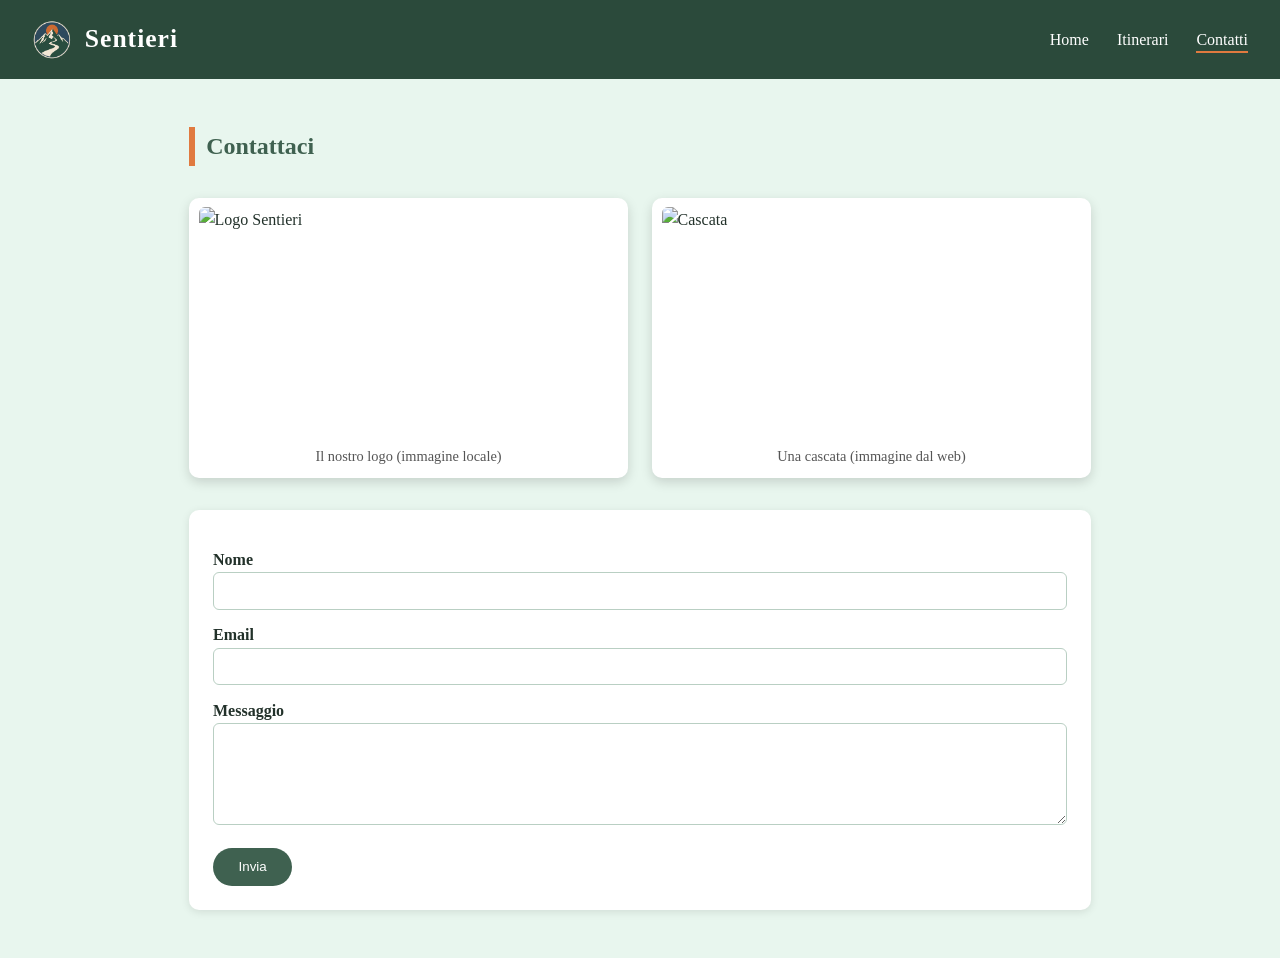
==== contatti.html @ 781a44e8 "Add files via upload" ====
<!DOCTYPE html>
<html lang="it">
<head>
  <meta charset="UTF-8">
  <title>Contatti | Sentieri</title>
  <link rel="stylesheet" href="style.css">
  <script type="text/javascript" id="cookiebanner" src="https://cdn.jsdelivr.net/gh/dobarkod/cookie-banner@1.2.2/dist/cookiebanner.min.js"></script>
  <script src="script.js"></script>
</head>
<body>
<header>
  <div class="logo-container">
    <img src="img/logo.png" alt="Logo Sentieri" class="logo-img" height="40" style="height: 40px; width: auto;">
    <h1>Sentieri </h1>
  </div>

  <nav>
    <a href="index.html" >Home</a>
    <a href="itinerari.html" >Itinerari</a>
    <a href="contatti.html" class="attivo">Contatti</a>
  </nav>
</header>
<main class="contenuto-principale">
<h2>Contattaci</h2>

<div class="galleria">
  <figure>
    <img src="img/logo.svg" alt="Logo Sentieri">
    <figcaption>Il nostro logo (immagine locale)</figcaption>
  </figure>
  <figure>
    <img src="https://picsum.photos/id/1039/600/400" alt="Cascata">
    <figcaption>Una cascata (immagine dal web)</figcaption>
  </figure>
</div>

<form onsubmit="event.preventDefault(); alert('Messaggio inviato (demo)!');">
  <label>Nome</label><input type="text" required>
  <label>Email</label><input type="email" required>
  <label>Messaggio</label><textarea rows="5" required></textarea>
  <!-- stile ridefinito con attributo style -->
  <button class="btn" type="submit" style="background:#3f6150;">Invia</button>
</form>
</main>
</body>
</html>
---- style.css ----
/* ==========================================
   Variabili globali e Reset
   ========================================== */
:root {
  --verde: #2b4a3b;
  --verde2: #3f6150;
  --chiaro: #e8f6ee;
  --accento: #e07a3f;
}

* {
  box-sizing: border-box;
}

body {
  margin: 0;
  font-family: Georgia, serif;
  color: #22312a;
  background: var(--chiaro);
  line-height: 1.6;
}


/* ==========================================
   Header e Navigazione
   ========================================== */
header {
  background: var(--verde);
  color: #fff;
  padding: 1.2rem 2rem;
  display: flex;
  justify-content: space-between;
  align-items: center;
}

.logo-container {
  display: flex;
  align-items: center;
  gap: 0.8rem;
}

/* Forziamo il PNG a rimanere piccolo */
.logo-img {
  height: 40px;
  width: auto;
  max-width: 150px; /* Evita che si allarghi troppo */
  object-fit: contain;
  display: block;
}

header h1 {
  margin: 0;
  font-size: 1.6rem;
  letter-spacing: 1px;
}


nav a {
  color: #fff;
  text-decoration: none;
  margin-left: 1.5rem;
  padding-bottom: 3px;
  border-bottom: 2px solid transparent;
  transition: .2s;
}

nav a:hover,
nav a.attivo {
  border-bottom-color: var(--accento);
}


/* ==========================================
   Layout Principale
   ========================================== */

h2 {
  color: var(--verde2);
  border-left: 6px solid var(--accento);
  padding-left: .7rem;
}


/* ==========================================
   Sezione Hero & Bottoni
   ========================================== */
.hero {
  /* Imposta l'altezza all'intero schermo visibile meno l'altezza dell'header */
  min-height: calc(100vh - 70px); 
  display: flex;
  flex-direction: column;
  justify-content: center;
  align-items: center;
  text-align: center;
  padding: 2rem 1.5rem;
  
  background-image: url('img/pexels-enginakyurt-10364444.jpg');
  background-size: cover;
  background-repeat: no-repeat;
  background-position: center;
}

.hero p {
  font-size: 1.25rem;
  max-width: 620px;
  margin: 0 auto 1.5rem;
  color: #fff;
  font-weight: bold;
}

/*BOTTONE 
---------------------*/
.btn {
  display: inline-block;
  background: var(--accento);
  color: #fff;
  padding: .7rem 1.6rem;
  border-radius: 30px;
  text-decoration: none;
  transition: .2s;
}

.btn:hover {
  background: #c4622b;
  transform: translateY(-2px);
}


/* ==========================================
   Galleria Immagini
   ========================================== */

.contenuto-principale {
  max-width: 950px;
  margin: 3rem auto;
  padding: 0 1.5rem;
}

.galleria {
  display: flex;
  gap: 1.5rem;
  margin: 2rem 0;
}

.galleria figure {
  flex: 1;
  margin: 0;
  background: #fff;
  padding: .6rem;
  border-radius: 10px;
  box-shadow: 0 4px 12px rgba(0, 0, 0, .15);
}

.galleria img {
  width: 100%;
  height: 230px;
  object-fit: cover;
  border-radius: 6px;
  display: block;
}

.galleria figcaption {
  text-align: center;
  font-size: .9rem;
  padding-top: .5rem;
  color: #555;
}


/* ==========================================
   Componente Card
   ========================================== */
.card {
  background: #fff;
  border-radius: 10px;
  padding: 1rem 1.5rem;
  margin-bottom: 1rem;
  box-shadow: 0 2px 8px rgba(0, 0, 0, .1);
}

.card h3 {
  margin: .2rem 0;
  color: var(--verde);
}


/* ==========================================
   Tabelle
   ========================================== */
table {
  width: 100%;
  border-collapse: collapse;
  background: #fff;
  border-radius: 10px;
  overflow: hidden;
  box-shadow: 0 2px 8px rgba(0, 0, 0, .1);
}

th {
  background: var(--verde2);
  color: #fff;
}

th, td {
  padding: .7rem 1rem;
  text-align: left;
}

tr:nth-child(even) td {
  background: #f3faf6;
}


/* ==========================================
   Form e Input
   ========================================== */
form {
  background: #fff;
  padding: 1.5rem;
  border-radius: 10px;
  box-shadow: 0 2px 8px rgba(0, 0, 0, .1);
}

label {
  display: block;
  margin-top: .8rem;
  font-weight: bold;
}

input, 
textarea {
  width: 100%;
  padding: .6rem;
  border: 1px solid #b9cfc3;
  border-radius: 6px;
  font-family: inherit;
}

form button {
  margin-top: 1rem;
  border: none;
  cursor: pointer;
}


/* ==========================================
   Footer
   ========================================== */
footer {
  text-align: center;
  padding: 1.5rem;
  background: var(--verde);
  color: #cfe3d7;
  margin-top: 3rem;
  font-size: .9rem;
}
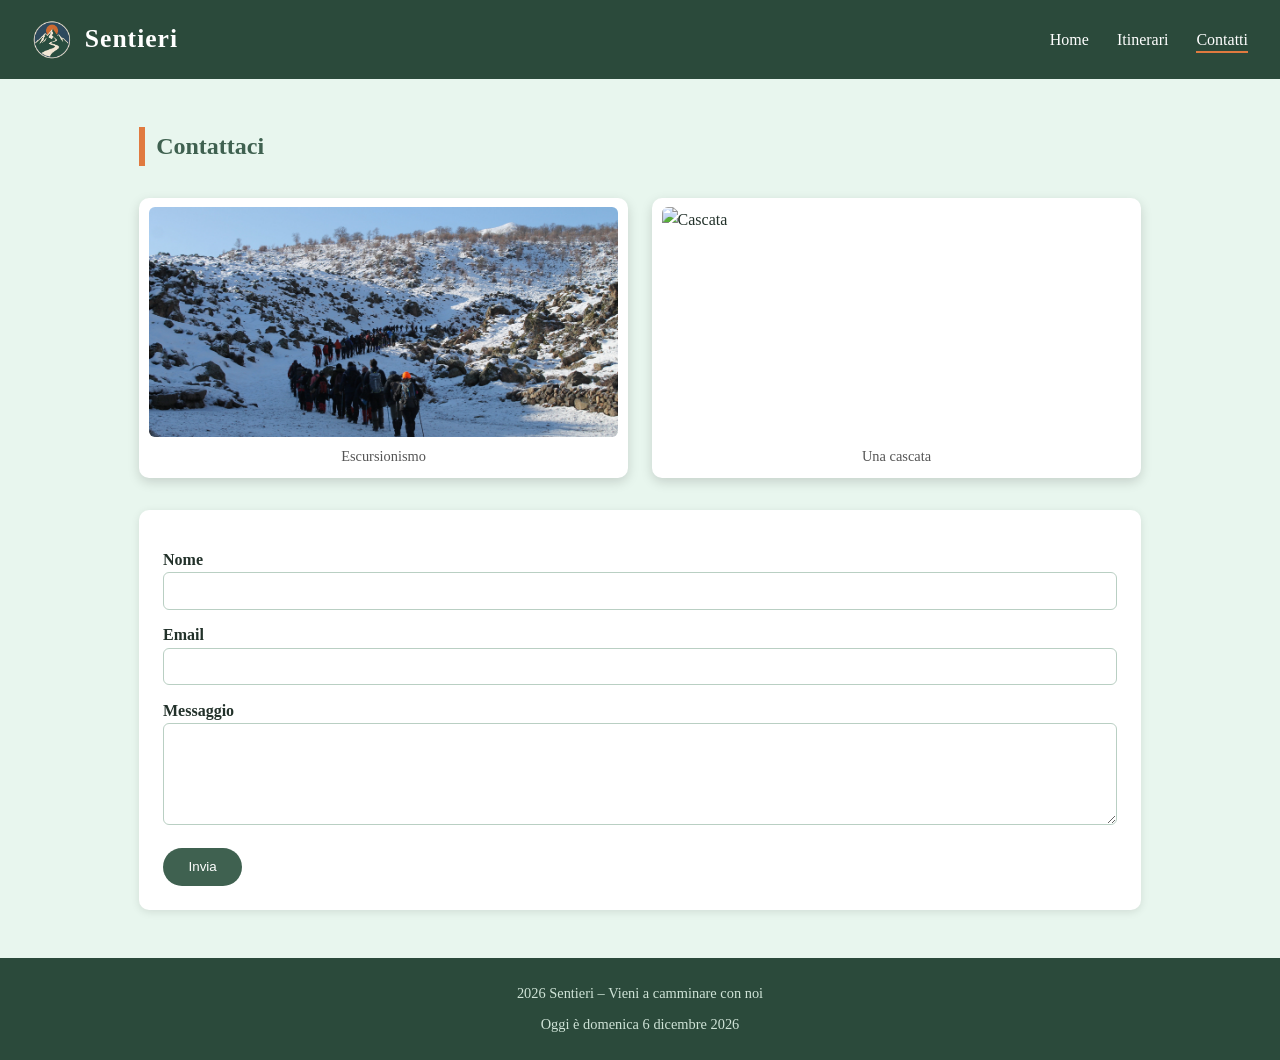
==== commit 8f1f7cae: "Add files via upload" ====
--- a/contatti.html
+++ b/contatti.html
@@ -10,7 +10,7 @@
 <body>
 <header>
   <div class="logo-container">
-    <img src="img/logo.png" alt="Logo Sentieri" class="logo-img" height="40" style="height: 40px; width: auto;">
+    <img src="img/logo.png" alt="Logo Sentieri" class="logo-img">
     <h1>Sentieri </h1>
   </div>
 
@@ -25,22 +25,25 @@
 
 <div class="galleria">
   <figure>
-    <img src="img/logo.svg" alt="Logo Sentieri">
-    <figcaption>Il nostro logo (immagine locale)</figcaption>
+    <img src="img/pexels-hix52-16385690.jpg" alt="escursione">
+    <figcaption>Escursionismo</figcaption>
   </figure>
   <figure>
     <img src="https://picsum.photos/id/1039/600/400" alt="Cascata">
-    <figcaption>Una cascata (immagine dal web)</figcaption>
+    <figcaption>Una cascata</figcaption>
   </figure>
 </div>
 
-<form onsubmit="event.preventDefault(); alert('Messaggio inviato (demo)!');">
+<form onsubmit="event.preventDefault(); alert('Messaggio inviato !');">
   <label>Nome</label><input type="text" required>
   <label>Email</label><input type="email" required>
   <label>Messaggio</label><textarea rows="5" required></textarea>
-  <!-- stile ridefinito con attributo style -->
+
   <button class="btn" type="submit" style="background:#3f6150;">Invia</button>
 </form>
 </main>
 </body>
+
+<footer>2026 Sentieri – Vieni a camminare con noi</footer>
+
 </html>
--- a/style.css
+++ b/style.css
@@ -1,6 +1,5 @@
-/* ==========================================
-   Variabili globali e Reset
-   ========================================== */
+
+/*salvo i colori per tutto il file html per comodita*/
 :root {
   --verde: #2b4a3b;
   --verde2: #3f6150;
@@ -21,9 +20,8 @@
 }
 
 
-/* ==========================================
-   Header e Navigazione
-   ========================================== */
+/* Header e Navigazione
+------------------------------------ */
 header {
   background: var(--verde);
   color: #fff;
@@ -39,7 +37,7 @@
   gap: 0.8rem;
 }
 
-/* Forziamo il PNG a rimanere piccolo */
+/* Forzo il PNG a rimanere piccolo */
 .logo-img {
   height: 40px;
   width: auto;
@@ -64,15 +62,11 @@
   transition: .2s;
 }
 
+/*quando ci vado sopra con il mouse*/
 nav a:hover,
 nav a.attivo {
   border-bottom-color: var(--accento);
 }
-
-
-/* ==========================================
-   Layout Principale
-   ========================================== */
 
 h2 {
   color: var(--verde2);
@@ -81,9 +75,8 @@
 }
 
 
-/* ==========================================
-   Sezione Hero & Bottoni
-   ========================================== */
+/* Hero & Bottoni
+----------------------------------------------*/
 .hero {
   /* Imposta l'altezza all'intero schermo visibile meno l'altezza dell'header */
   min-height: calc(100vh - 70px); 
@@ -126,12 +119,11 @@
 }
 
 
-/* ==========================================
-   Galleria Immagini
-   ========================================== */
+/*Galleria Immagini
+-------------------------------------*/
 
 .contenuto-principale {
-  max-width: 950px;
+  max-width: 1050px;
   margin: 3rem auto;
   padding: 0 1.5rem;
 }
@@ -167,9 +159,8 @@
 }
 
 
-/* ==========================================
-   Componente Card
-   ========================================== */
+/*componente Card 
+------------------------------------*/
 .card {
   background: #fff;
   border-radius: 10px;
@@ -184,9 +175,8 @@
 }
 
 
-/* ==========================================
-   Tabelle
-   ========================================== */
+/* Tabelle 
+------------------------------------------*/
 table {
   width: 100%;
   border-collapse: collapse;
@@ -206,14 +196,8 @@
   text-align: left;
 }
 
-tr:nth-child(even) td {
-  background: #f3faf6;
-}
-
-
-/* ==========================================
-   Form e Input
-   ========================================== */
+/*Form e Input
+-------------------------------------------*/
 form {
   background: #fff;
   padding: 1.5rem;
@@ -243,9 +227,8 @@
 }
 
 
-/* ==========================================
-   Footer
-   ========================================== */
+/* Footer 
+-----------------------------------------------------*/
 footer {
   text-align: center;
   padding: 1.5rem;
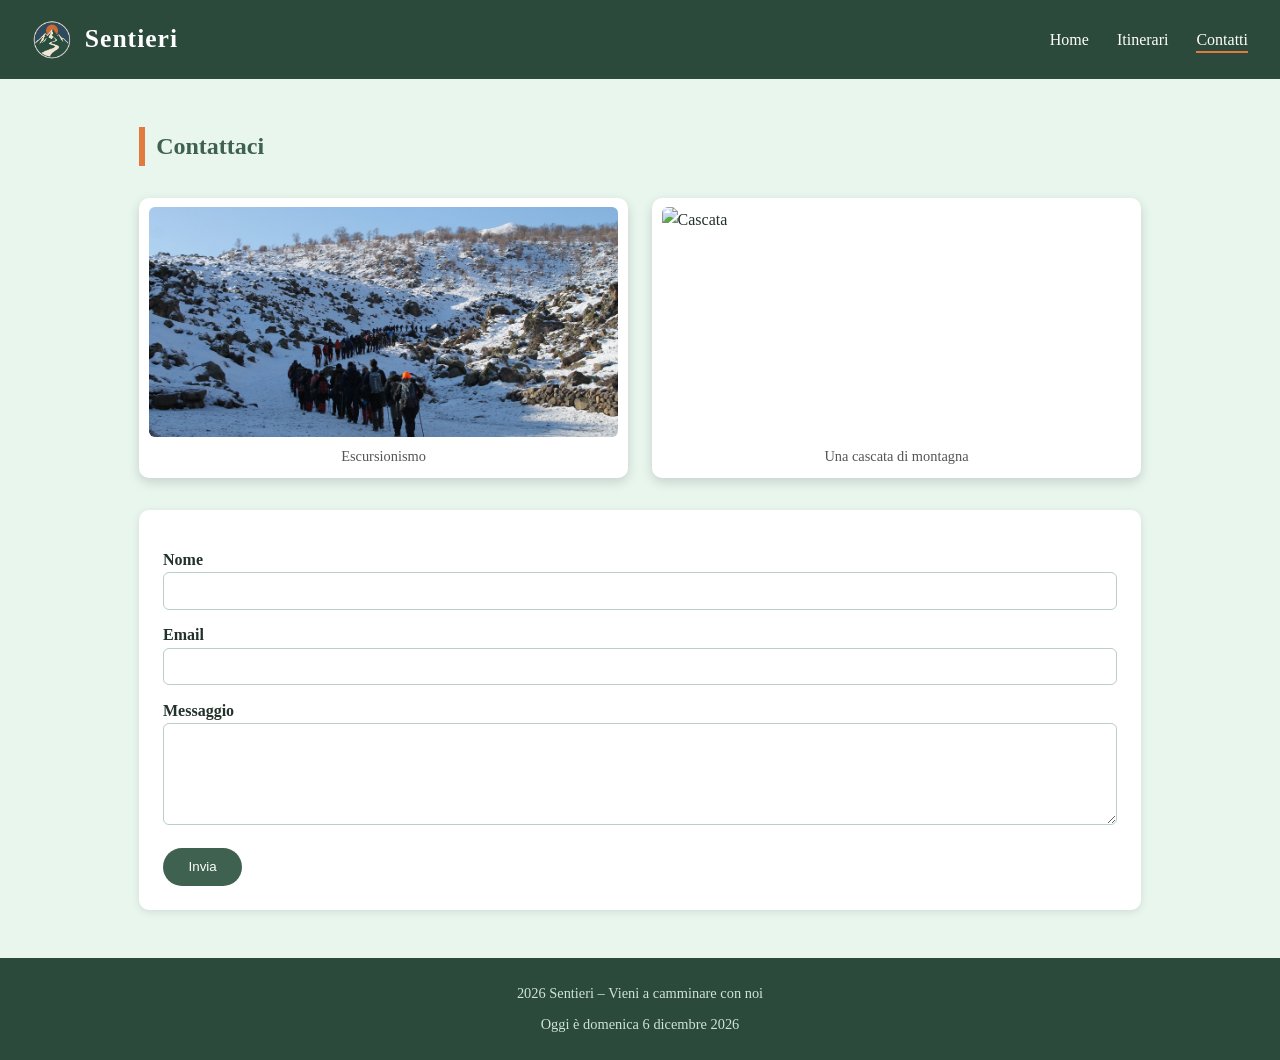
==== commit 6687df4a: "Add files via upload" ====
--- a/contatti.html
+++ b/contatti.html
@@ -29,8 +29,8 @@
     <figcaption>Escursionismo</figcaption>
   </figure>
   <figure>
-    <img src="https://picsum.photos/id/1039/600/400" alt="Cascata">
-    <figcaption>Una cascata</figcaption>
+    <img src="https://images.pexels.com/photos/13022136/pexels-photo-13022136.jpeg" alt="Cascata">
+    <figcaption>Una cascata di montagna</figcaption>
   </figure>
 </div>
 
--- a/style.css
+++ b/style.css
@@ -4,7 +4,7 @@
   --verde: #2b4a3b;
   --verde2: #3f6150;
   --chiaro: #e8f6ee;
-  --accento: #e07a3f;
+  --arancio: #e07a3f;
 }
 
 * {
@@ -65,12 +65,12 @@
 /*quando ci vado sopra con il mouse*/
 nav a:hover,
 nav a.attivo {
-  border-bottom-color: var(--accento);
+  border-bottom-color: var(--arancio);
 }
 
 h2 {
   color: var(--verde2);
-  border-left: 6px solid var(--accento);
+  border-left: 6px solid var(--arancio);
   padding-left: .7rem;
 }
 
@@ -105,7 +105,7 @@
 ---------------------*/
 .btn {
   display: inline-block;
-  background: var(--accento);
+  background: var(--arancio);
   color: #fff;
   padding: .7rem 1.6rem;
   border-radius: 30px;
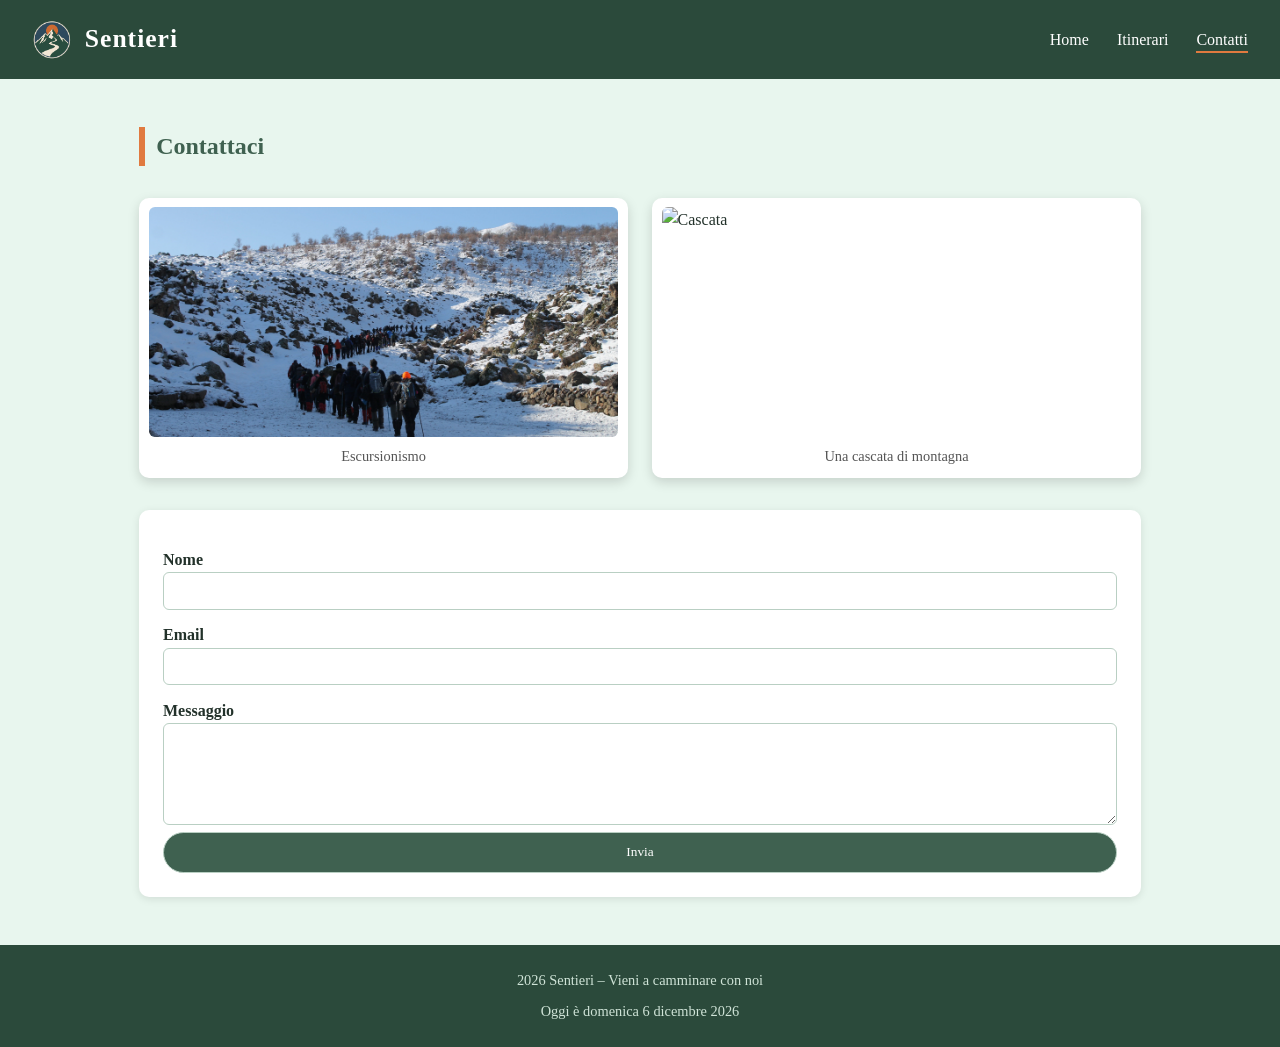
==== commit 7123b0e7: "Add files via upload" ====
--- a/contatti.html
+++ b/contatti.html
@@ -39,7 +39,8 @@
   <label>Email</label><input type="email" required>
   <label>Messaggio</label><textarea rows="5" required></textarea>
 
-  <button class="btn" type="submit" style="background:#3f6150;">Invia</button>
+  <input class="btn" type="submit" value="Invia" style="background:#3f6150;">
+
 </form>
 </main>
 </body>
